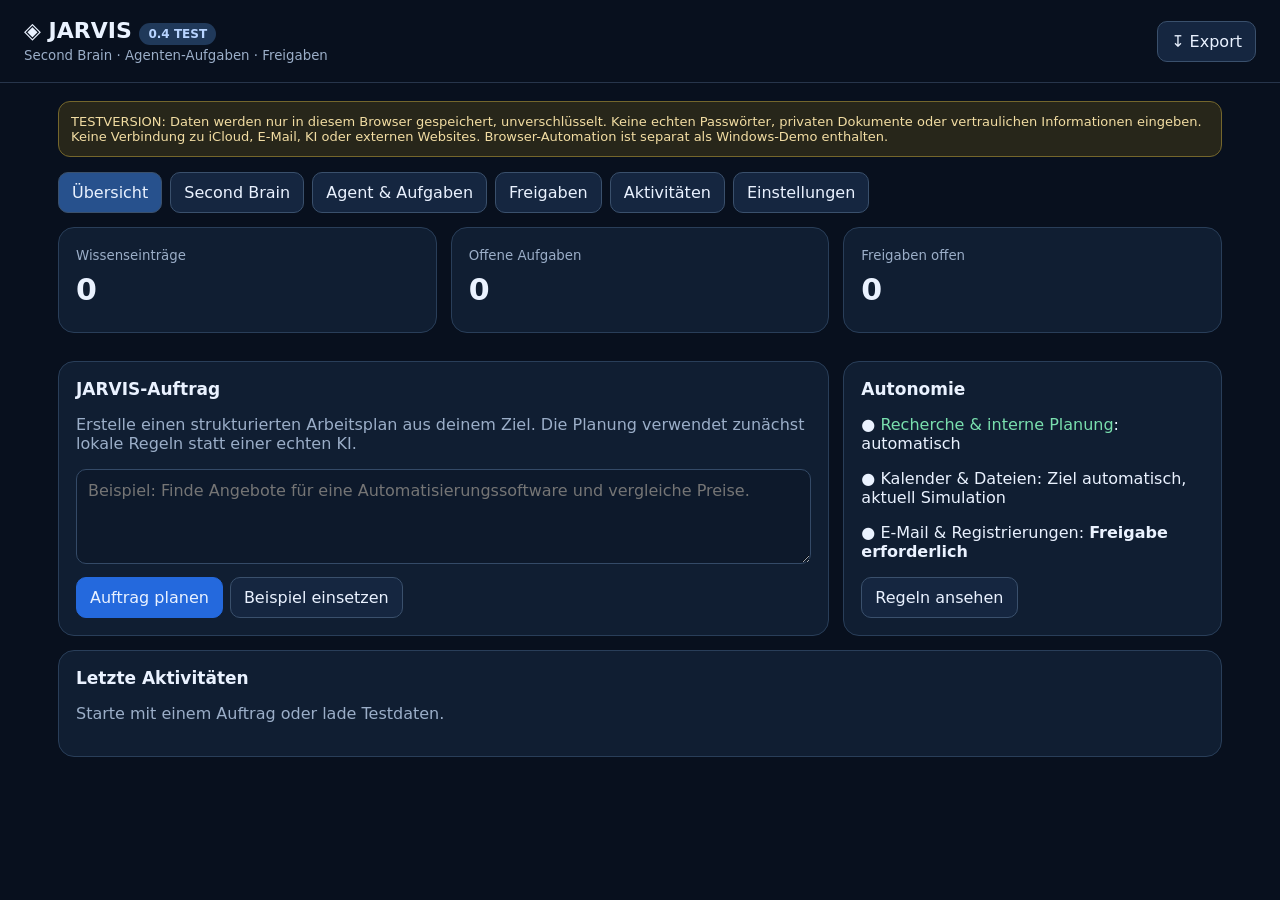
==== index.html @ 50db7b13 "Add files via upload" ====
<!doctype html><html lang="de"><head><meta charset="utf-8"><meta name="viewport" content="width=device-width,initial-scale=1"><title>JARVIS 0.4 · Second Brain</title><style>
:root{font-family:Inter,system-ui,-apple-system,sans-serif;background:#08101e;color:#eaf2ff}*{box-sizing:border-box}body{margin:0}header{padding:18px 24px;border-bottom:1px solid #27354b;display:flex;align-items:center;justify-content:space-between;gap:12px}h1{font-size:22px;margin:0}h2{font-size:17px;margin:0 0 12px}small,.muted{color:#9baec8}main{max-width:1200px;margin:auto;padding:18px}nav{display:flex;gap:8px;overflow:auto;padding-bottom:14px}button,input,textarea,select{font:inherit}button{border:1px solid #3a506c;background:#152640;color:#eaf2ff;border-radius:10px;padding:10px 13px;cursor:pointer}button.primary{background:#2469dd;border-color:#2469dd}button:disabled{opacity:.55;cursor:not-allowed}button.active{background:#27518d}button.danger{border-color:#914b55;color:#ffb4b4}input,textarea,select{width:100%;background:#0d192b;border:1px solid #344a67;border-radius:10px;padding:11px;color:#eaf2ff}textarea{min-height:95px;resize:vertical}label{display:block;margin:9px 0 5px;color:#b8c8dd;font-size:13px}.grid{display:grid;grid-template-columns:repeat(3,minmax(0,1fr));gap:14px}.card{background:#101e32;border:1px solid #293e59;border-radius:16px;padding:17px;margin-bottom:14px}.wide{grid-column:span 2}.pill{display:inline-block;border-radius:20px;background:#20395a;color:#b8d4ff;padding:4px 9px;font-size:12px}.item{padding:12px 0;border-bottom:1px solid #293b54}.item:last-child{border-bottom:0}.actions{display:flex;gap:7px;flex-wrap:wrap;margin-top:9px}.stat{font-size:30px;font-weight:750;margin:8px 0}.hidden{display:none!important}.notice{background:#27261a;border:1px solid #74662c;border-radius:12px;padding:12px;color:#f2dda3;margin-bottom:15px;font-size:13px}.ok{color:#79dfae}.bad{color:#ffadad}pre{white-space:pre-wrap;overflow-wrap:anywhere}.line{display:flex;gap:10px;align-items:center;flex-wrap:wrap}.line>*{flex:1}.line button{flex:0 0 auto}@media(max-width:760px){.grid{grid-template-columns:1fr}.wide{grid-column:auto}header{padding:15px}main{padding:12px}.card{padding:14px}nav button{white-space:nowrap}}</style></head><body>
<header><div><h1>◈ JARVIS <span class="pill">0.4 TEST</span></h1><small>Second Brain · Agenten-Aufgaben · Freigaben</small></div><button onclick="exportData()">↧ Export</button></header>
<main><div class="notice">TESTVERSION: Daten werden nur in diesem Browser gespeichert, unverschlüsselt. Keine echten Passwörter, privaten Dokumente oder vertraulichen Informationen eingeben. Keine Verbindung zu iCloud, E-Mail, KI oder externen Websites. Browser-Automation ist separat als Windows-Demo enthalten.</div>
<nav><button class="active" data-tab="dashboard" onclick="tab('dashboard')">Übersicht</button><button data-tab="brain" onclick="tab('brain')">Second Brain</button><button data-tab="tasks" onclick="tab('tasks')">Agent & Aufgaben</button><button data-tab="approvals" onclick="tab('approvals')">Freigaben</button><button data-tab="activity" onclick="tab('activity')">Aktivitäten</button><button data-tab="settings" onclick="tab('settings')">Einstellungen</button></nav>
<section id="dashboard"><div class="grid"><div class="card"><small>Wissenseinträge</small><div class="stat" id="statBrain">0</div></div><div class="card"><small>Offene Aufgaben</small><div class="stat" id="statTasks">0</div></div><div class="card"><small>Freigaben offen</small><div class="stat" id="statApprovals">0</div></div><div class="card wide"><h2>JARVIS-Auftrag</h2><p class="muted">Erstelle einen strukturierten Arbeitsplan aus deinem Ziel. Die Planung verwendet zunächst lokale Regeln statt einer echten KI.</p><textarea id="goal" placeholder="Beispiel: Finde Angebote für eine Automatisierungssoftware und vergleiche Preise."></textarea><div class="actions"><button class="primary" onclick="planGoal()">Auftrag planen</button><button onclick="exampleGoal()">Beispiel einsetzen</button></div></div><div class="card"><h2>Autonomie</h2><p>● <span class="ok">Recherche & interne Planung</span>: automatisch</p><p>● Kalender & Dateien: Ziel automatisch, aktuell Simulation</p><p>● E-Mail & Registrierungen: <strong>Freigabe erforderlich</strong></p><button onclick="tab('settings')">Regeln ansehen</button></div></div><div class="card"><h2>Letzte Aktivitäten</h2><div id="recent"></div></div></section>
<section id="brain" class="hidden"><div class="grid"><div class="card"><h2>Wissen hinzufügen</h2><label>Bereich</label><select id="noteArea"><option>Privat</option><option>Kirche & Gemeinde</option><option>Business</option><option>Finanzen</option><option>Projekte</option><option>Allgemein</option></select><label>Titel</label><input id="noteTitle" placeholder="Titel"><label>Inhalt</label><textarea id="noteBody" placeholder="Notiz oder Erkenntnis"></textarea><div class="actions"><button class="primary" onclick="addNote()">Speichern</button><button onclick="addDemo()">Testdaten laden</button></div></div><div class="card wide"><h2>Second Brain durchsuchen</h2><input id="search" placeholder="Suche nach Titel, Inhalt oder Bereich" oninput="render()"><div id="notes"></div></div></div></section>
<section id="tasks" class="hidden"><div class="grid"><div class="card"><h2>Aufgabe hinzufügen</h2><label>Aufgabe</label><input id="taskTitle" placeholder="z. B. Angebote vergleichen"><label>Bereich</label><select id="taskArea"><option>Business</option><option>Privat</option><option>Kirche & Gemeinde</option><option>Projekte</option></select><button class="primary" style="margin-top:12px" onclick="addTask()">Aufgabe anlegen</button><p class="muted">Geplante Schritte sind lokal gespeichert. Automatische Ausführung auf Websites ist in dieser Oberfläche noch nicht aktiv.</p></div><div class="card wide"><h2>Aufgaben und Agentenpläne</h2><div id="taskList"></div></div></div></section>
<section id="approvals" class="hidden"><div class="grid"><div class="card"><h2>Aktion zur Prüfung erstellen</h2><label>Art</label><select id="approvalType"><option>E-Mail senden</option><option>Website-Registrierung</option><option>Externe Änderung</option><option>Kauf / Vertrag</option></select><label>Beschreibung</label><textarea id="approvalText" placeholder="Was soll JARVIS tun?"></textarea><button class="primary" onclick="addApproval()">Freigabe anfordern</button><p class="muted">Eine Freigabe dokumentiert nur deine Entscheidung. Es erfolgt noch kein echter Versand oder Webseitenzugriff.</p></div><div class="card wide"><h2>Freigabezentrale</h2><div id="approvalList"></div></div></div></section>
<section id="activity" class="hidden"><div class="card"><h2>Aktivitätsprotokoll</h2><div id="logs"></div></div></section>
<section id="settings" class="hidden"><div class="card"><h2>Sicherheitsregeln</h2><p>✓ Recherchen und interne Aufgaben: ohne Bestätigung</p><p>✓ Kalender erstellen: nach späterer Anbindung automatisch, nur mit Dublettenprüfung</p><p>✓ Dateien verschieben: nach späterer Anbindung automatisch, nur in freigegebenen Ordnern mit Rückgängig-Möglichkeit</p><p>⚠ E-Mail versenden: immer manuelle Freigabe</p><p>⚠ Website-Registrierungen: immer manuelle Freigabe</p><p>⛔ Zahlungen, Verträge, irreversible Löschungen: nicht automatisch</p><hr style="border:0;border-top:1px solid #30415a"><h2>Datenverwaltung</h2><div class="actions"><button onclick="exportData()">JSON sichern</button><button onclick="document.getElementById('importFile').click()">JSON importieren</button><button class="danger" onclick="resetData()">Testdaten zurücksetzen</button></div><input id="importFile" class="hidden" type="file" accept="application/json,.json" onchange="importData(event)"><p class="muted">Speicherung: Browser-localStorage. Keine Synchronisation zwischen iPad und PC. Für Produktion benötigen wir Verschlüsselung, Authentifizierung und eine sichere Datenbank.</p></div></section>
</main><script>
const KEY='jarvis-04-demo';const seed={notes:[],tasks:[],approvals:[],logs:[]};let db;try{const x=JSON.parse(localStorage.getItem(KEY)||'null');db=valid(x)?x:structuredClone(seed)}catch{db=structuredClone(seed)}
function valid(x){return x&&['notes','tasks','approvals','logs'].every(k=>Array.isArray(x[k]))}function save(){try{localStorage.setItem(KEY,JSON.stringify(db))}catch(e){alert('Speichern nicht möglich: '+e.message)}render()}function id(){return Date.now().toString(36)+Math.random().toString(36).slice(2,7)}function log(s){db.logs.unshift({id:id(),time:new Date().toLocaleString('de-DE'),text:s});db.logs=db.logs.slice(0,150)}function esc(s){return String(s??'').replace(/[&<>"']/g,c=>({'&':'&amp;','<':'&lt;','>':'&gt;','"':'&quot;',"'":'&#39;'}[c]))}function tab(name){document.querySelectorAll('main section').forEach(e=>e.classList.toggle('hidden',e.id!==name));document.querySelectorAll('nav button').forEach(e=>e.classList.toggle('active',e.dataset.tab===name));render()}function addNote(){const title=document.getElementById('noteTitle').value.trim(),body=document.getElementById('noteBody').value.trim();if(!title)return alert('Bitte Titel eingeben.');db.notes.unshift({id:id(),area:document.getElementById('noteArea').value,title,body});log('Wissen gespeichert: '+title);document.getElementById('noteTitle').value='';document.getElementById('noteBody').value='';save()}function addDemo(){const samples=[['Kirche & Gemeinde','Gemeindeprojekt','Nächstes Treffen vorbereiten und Aufgaben abstimmen.'],['Business','Automatisierungsplattform','Visueller Workflow-Editor und KI-Assistent als Produktidee.'],['Privat','Persönliche Organisation','Termine, Notizen und Aufgaben in einem Second Brain organisieren.'],['Projekte','JARVIS 0.4','Agent, Gedächtnis, Aufgaben und Freigaben testen.'],['Finanzen','Budgetplanung','Monatliche Ausgaben prüfen – nur Testdaten.']];let n=0;for(const [area,title,body] of samples){if(!db.notes.some(x=>x.title===title&&x.area===area)){db.notes.push({id:id(),area,title,body});n++}}log(n+' Test-Wissenseinträge geladen');save()}function addTask(){const title=document.getElementById('taskTitle').value.trim();if(!title)return alert('Aufgabe eingeben.');db.tasks.unshift({id:id(),title,area:document.getElementById('taskArea').value,status:'offen'});log('Aufgabe angelegt: '+title);document.getElementById('taskTitle').value='';save()}function exampleGoal(){document.getElementById('goal').value='Finde passende Software-Angebote für mein Automatisierungsunternehmen, vergleiche Funktionen und Preise und bereite eine Empfehlung vor.'}function planGoal(){const goal=document.getElementById('goal').value.trim();if(!goal)return alert('Bitte Ziel eingeben.');const research=/angebot|vergleich|preis|find|recherch|software|tool/i.test(goal);const steps=research?['Anforderungen und Suchkriterien festlegen','Anbieter und offizielle Quellen recherchieren (manuell / Windows-Demo)','Preise und Funktionen gegenüberstellen','Ergebnisse im Second Brain festhalten','Empfehlung und nächste Schritte vorbereiten']:['Ziel und gewünschtes Ergebnis konkretisieren','Benötigte Informationen sammeln','Arbeitsschritte bearbeiten','Ergebnis prüfen und dokumentieren'];db.tasks.unshift({id:id(),title:'ZIEL: '+goal,area:'Projekte',status:'offen'});for(const step of steps)db.tasks.push({id:id(),title:step,area:'Projekte',status:'offen'});log('Lokaler Aufgabenplan erstellt: '+goal);document.getElementById('goal').value='';save();tab('tasks')}function toggleTask(x){const t=db.tasks.find(y=>y.id===x);if(t){t.status=t.status==='offen'?'erledigt':'offen';log('Aufgabe '+t.status+': '+t.title);save()}}function addApproval(){const description=document.getElementById('approvalText').value.trim();if(!description)return alert('Beschreibung eingeben.');const type=document.getElementById('approvalType').value;db.approvals.unshift({id:id(),type,description,status:'offen'});log('Freigabe angefordert: '+type);document.getElementById('approvalText').value='';save()}function decide(x,status){const a=db.approvals.find(y=>y.id===x);if(a&&a.status==='offen'){a.status=status;log('Freigabe '+status+': '+a.type+' (keine externe Aktion ausgeführt)');save()}}function removeNote(x){if(!confirm('Notiz löschen?'))return;db.notes=db.notes.filter(y=>y.id!==x);log('Notiz gelöscht');save()}function render(){document.getElementById('statBrain').textContent=db.notes.length;document.getElementById('statTasks').textContent=db.tasks.filter(x=>x.status==='offen').length;document.getElementById('statApprovals').textContent=db.approvals.filter(x=>x.status==='offen').length;const q=document.getElementById('search').value.toLowerCase();document.getElementById('notes').innerHTML=db.notes.filter(x=>(x.title+' '+x.body+' '+x.area).toLowerCase().includes(q)).map(x=>`<div class="item"><span class="pill">${esc(x.area)}</span> <strong>${esc(x.title)}</strong><p>${esc(x.body)}</p><button class="danger" onclick="removeNote('${x.id}')">Löschen</button></div>`).join('')||'<p class="muted">Noch keine passenden Einträge. Lade Testdaten oder füge Wissen hinzu.</p>';document.getElementById('taskList').innerHTML=db.tasks.map(x=>`<div class="item"><span class="pill">${esc(x.area)}</span> <span class="${x.status==='erledigt'?'ok':''}">${esc(x.title)}</span><div class="actions"><button onclick="toggleTask('${x.id}')">${x.status==='offen'?'✓ Erledigen':'↶ Wieder öffnen'}</button></div></div>`).join('')||'<p class="muted">Noch keine Aufgaben.</p>';document.getElementById('approvalList').innerHTML=db.approvals.map(x=>`<div class="item"><span class="pill">${esc(x.type)}</span> <strong>${esc(x.status)}</strong><p>${esc(x.description)}</p>${x.status==='offen'?`<div class="actions"><button onclick="decide('${x.id}','genehmigt')">Genehmigen (Simulation)</button><button class="danger" onclick="decide('${x.id}','abgelehnt')">Ablehnen</button></div>`:''}</div>`).join('')||'<p class="muted">Keine Freigaben offen.</p>';const entries=db.logs.map(x=>`<div class="item"><small>${esc(x.time)}</small><div>${esc(x.text)}</div></div>`).join('')||'<p class="muted">Noch keine Aktivitäten.</p>';document.getElementById('logs').innerHTML=entries;document.getElementById('recent').innerHTML=db.logs.slice(0,4).map(x=>`<div class="item"><small>${esc(x.time)}</small><div>${esc(x.text)}</div></div>`).join('')||'<p class="muted">Starte mit einem Auftrag oder lade Testdaten.</p>'}function exportData(){const blob=new Blob([JSON.stringify({version:'0.4',...db},null,2)],{type:'application/json'}),url=URL.createObjectURL(blob),a=document.createElement('a');a.href=url;a.download='jarvis-second-brain-backup.json';a.click();setTimeout(()=>URL.revokeObjectURL(url),1000)}function importData(e){const file=e.target.files?.[0];if(!file)return;const reader=new FileReader();reader.onload=()=>{try{const data=JSON.parse(reader.result);if(!valid(data))throw Error('Ungültiges Format');if(!confirm('Vorhandene Testdaten durch Import ersetzen?'))return;db={notes:data.notes,tasks:data.tasks,approvals:data.approvals,logs:data.logs};log('Backup importiert');save()}catch(err){alert('Import fehlgeschlagen: '+err.message)}};reader.readAsText(file);e.target.value=''}function resetData(){if(!confirm('Alle lokalen JARVIS-Testdaten wirklich löschen?'))return;db=structuredClone(seed);save()}render();
</script></body></html>
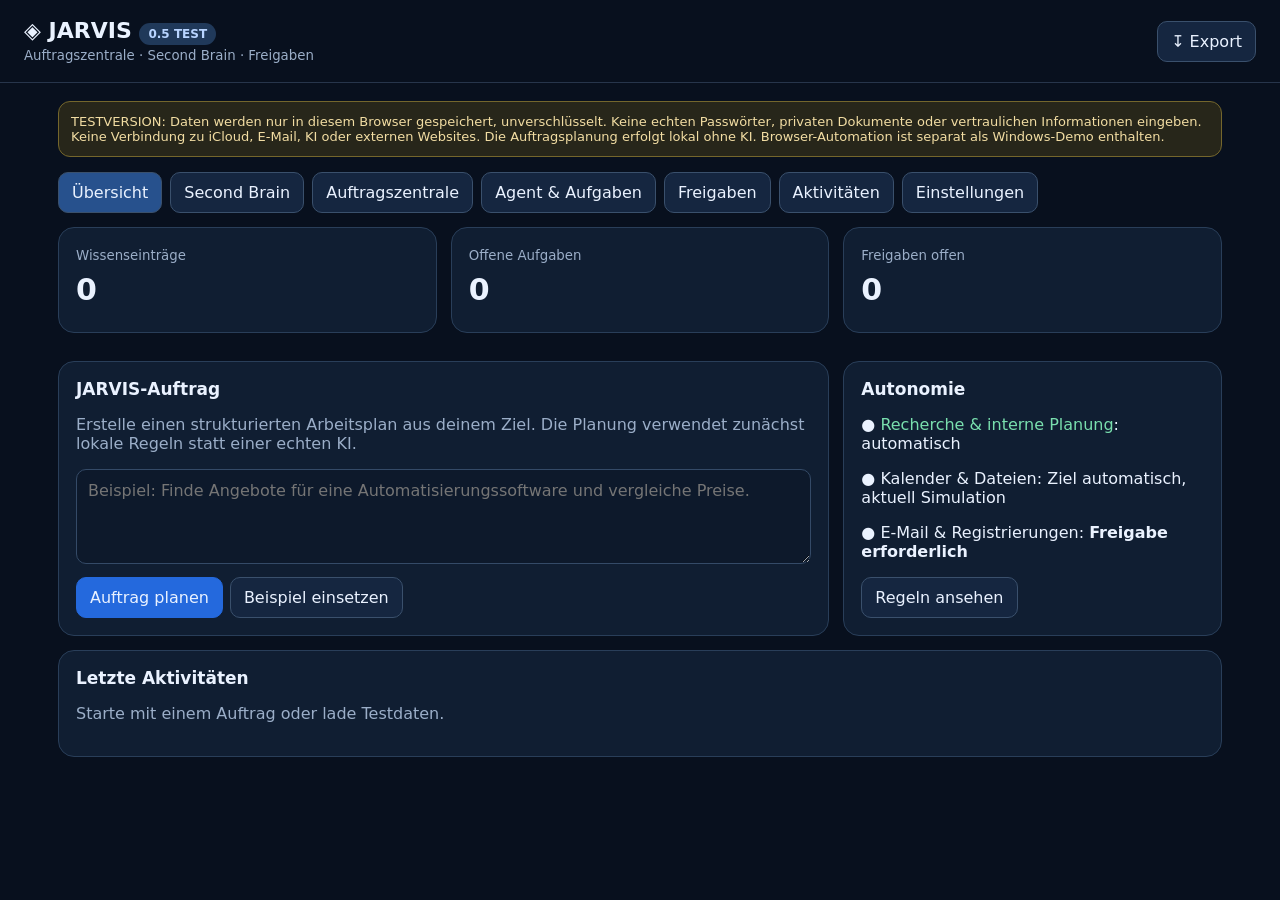
==== commit d283b168: "Add files via upload" ====
--- a/index.html
+++ b/index.html
@@ -1,15 +1,61 @@
-<!doctype html><html lang="de"><head><meta charset="utf-8"><meta name="viewport" content="width=device-width,initial-scale=1"><title>JARVIS 0.4 · Second Brain</title><style>
+<!doctype html><html lang="de"><head><meta charset="utf-8"><meta name="viewport" content="width=device-width,initial-scale=1"><title>JARVIS 0.5 · Auftragszentrale</title><style>
 :root{font-family:Inter,system-ui,-apple-system,sans-serif;background:#08101e;color:#eaf2ff}*{box-sizing:border-box}body{margin:0}header{padding:18px 24px;border-bottom:1px solid #27354b;display:flex;align-items:center;justify-content:space-between;gap:12px}h1{font-size:22px;margin:0}h2{font-size:17px;margin:0 0 12px}small,.muted{color:#9baec8}main{max-width:1200px;margin:auto;padding:18px}nav{display:flex;gap:8px;overflow:auto;padding-bottom:14px}button,input,textarea,select{font:inherit}button{border:1px solid #3a506c;background:#152640;color:#eaf2ff;border-radius:10px;padding:10px 13px;cursor:pointer}button.primary{background:#2469dd;border-color:#2469dd}button:disabled{opacity:.55;cursor:not-allowed}button.active{background:#27518d}button.danger{border-color:#914b55;color:#ffb4b4}input,textarea,select{width:100%;background:#0d192b;border:1px solid #344a67;border-radius:10px;padding:11px;color:#eaf2ff}textarea{min-height:95px;resize:vertical}label{display:block;margin:9px 0 5px;color:#b8c8dd;font-size:13px}.grid{display:grid;grid-template-columns:repeat(3,minmax(0,1fr));gap:14px}.card{background:#101e32;border:1px solid #293e59;border-radius:16px;padding:17px;margin-bottom:14px}.wide{grid-column:span 2}.pill{display:inline-block;border-radius:20px;background:#20395a;color:#b8d4ff;padding:4px 9px;font-size:12px}.item{padding:12px 0;border-bottom:1px solid #293b54}.item:last-child{border-bottom:0}.actions{display:flex;gap:7px;flex-wrap:wrap;margin-top:9px}.stat{font-size:30px;font-weight:750;margin:8px 0}.hidden{display:none!important}.notice{background:#27261a;border:1px solid #74662c;border-radius:12px;padding:12px;color:#f2dda3;margin-bottom:15px;font-size:13px}.ok{color:#79dfae}.bad{color:#ffadad}pre{white-space:pre-wrap;overflow-wrap:anywhere}.line{display:flex;gap:10px;align-items:center;flex-wrap:wrap}.line>*{flex:1}.line button{flex:0 0 auto}@media(max-width:760px){.grid{grid-template-columns:1fr}.wide{grid-column:auto}header{padding:15px}main{padding:12px}.card{padding:14px}nav button{white-space:nowrap}}</style></head><body>
-<header><div><h1>◈ JARVIS <span class="pill">0.4 TEST</span></h1><small>Second Brain · Agenten-Aufgaben · Freigaben</small></div><button onclick="exportData()">↧ Export</button></header>
-<main><div class="notice">TESTVERSION: Daten werden nur in diesem Browser gespeichert, unverschlüsselt. Keine echten Passwörter, privaten Dokumente oder vertraulichen Informationen eingeben. Keine Verbindung zu iCloud, E-Mail, KI oder externen Websites. Browser-Automation ist separat als Windows-Demo enthalten.</div>
-<nav><button class="active" data-tab="dashboard" onclick="tab('dashboard')">Übersicht</button><button data-tab="brain" onclick="tab('brain')">Second Brain</button><button data-tab="tasks" onclick="tab('tasks')">Agent & Aufgaben</button><button data-tab="approvals" onclick="tab('approvals')">Freigaben</button><button data-tab="activity" onclick="tab('activity')">Aktivitäten</button><button data-tab="settings" onclick="tab('settings')">Einstellungen</button></nav>
+<header><div><h1>◈ JARVIS <span class="pill">0.5 TEST</span></h1><small>Auftragszentrale · Second Brain · Freigaben</small></div><button onclick="exportData()">↧ Export</button></header>
+<main><div class="notice">TESTVERSION: Daten werden nur in diesem Browser gespeichert, unverschlüsselt. Keine echten Passwörter, privaten Dokumente oder vertraulichen Informationen eingeben. Keine Verbindung zu iCloud, E-Mail, KI oder externen Websites. Die Auftragsplanung erfolgt lokal ohne KI. Browser-Automation ist separat als Windows-Demo enthalten.</div>
+<nav><button class="active" data-tab="dashboard" onclick="tab('dashboard')">Übersicht</button><button data-tab="brain" onclick="tab('brain')">Second Brain</button><button data-tab="orders" onclick="tab('orders')">Auftragszentrale</button><button data-tab="tasks" onclick="tab('tasks')">Agent & Aufgaben</button><button data-tab="approvals" onclick="tab('approvals')">Freigaben</button><button data-tab="activity" onclick="tab('activity')">Aktivitäten</button><button data-tab="settings" onclick="tab('settings')">Einstellungen</button></nav>
 <section id="dashboard"><div class="grid"><div class="card"><small>Wissenseinträge</small><div class="stat" id="statBrain">0</div></div><div class="card"><small>Offene Aufgaben</small><div class="stat" id="statTasks">0</div></div><div class="card"><small>Freigaben offen</small><div class="stat" id="statApprovals">0</div></div><div class="card wide"><h2>JARVIS-Auftrag</h2><p class="muted">Erstelle einen strukturierten Arbeitsplan aus deinem Ziel. Die Planung verwendet zunächst lokale Regeln statt einer echten KI.</p><textarea id="goal" placeholder="Beispiel: Finde Angebote für eine Automatisierungssoftware und vergleiche Preise."></textarea><div class="actions"><button class="primary" onclick="planGoal()">Auftrag planen</button><button onclick="exampleGoal()">Beispiel einsetzen</button></div></div><div class="card"><h2>Autonomie</h2><p>● <span class="ok">Recherche & interne Planung</span>: automatisch</p><p>● Kalender & Dateien: Ziel automatisch, aktuell Simulation</p><p>● E-Mail & Registrierungen: <strong>Freigabe erforderlich</strong></p><button onclick="tab('settings')">Regeln ansehen</button></div></div><div class="card"><h2>Letzte Aktivitäten</h2><div id="recent"></div></div></section>
 <section id="brain" class="hidden"><div class="grid"><div class="card"><h2>Wissen hinzufügen</h2><label>Bereich</label><select id="noteArea"><option>Privat</option><option>Kirche & Gemeinde</option><option>Business</option><option>Finanzen</option><option>Projekte</option><option>Allgemein</option></select><label>Titel</label><input id="noteTitle" placeholder="Titel"><label>Inhalt</label><textarea id="noteBody" placeholder="Notiz oder Erkenntnis"></textarea><div class="actions"><button class="primary" onclick="addNote()">Speichern</button><button onclick="addDemo()">Testdaten laden</button></div></div><div class="card wide"><h2>Second Brain durchsuchen</h2><input id="search" placeholder="Suche nach Titel, Inhalt oder Bereich" oninput="render()"><div id="notes"></div></div></div></section>
+<section id="orders" class="hidden">
+<div class="grid"><div class="card wide"><h2>Neuen Auftrag erstellen</h2>
+<p class="muted">JARVIS erstellt einen nachvollziehbaren Arbeitsplan. Recherche und Preisprüfung sind noch nicht angebunden.</p>
+<label>Dein Auftrag</label><textarea id="orderGoal" placeholder="Finde Software-Angebote für mein Automatisierungsunternehmen, vergleiche Preise und speichere die besten Optionen im Second Brain."></textarea>
+<div class="line"><div><label>Bereich</label><select id="orderArea"><option>Business</option><option>Projekte</option><option>Privat</option><option>Kirche & Gemeinde</option></select></div><div><label>Priorität</label><select id="orderPriority"><option>Normal</option><option>Hoch</option><option>Niedrig</option></select></div></div>
+<div class="actions"><button class="primary" onclick="createOrder()">Arbeitsplan erstellen</button><button onclick="document.getElementById('orderGoal').value='Finde passende Software-Angebote für mein Automatisierungsunternehmen, vergleiche die Preise und speichere die besten Optionen im Second Brain.'">Beispiel einsetzen</button></div></div>
+<div class="card"><h2>Auftragsstatus</h2><p class="muted">Alle Pläne sind derzeit lokal und werden nicht automatisch ausgeführt.</p><div id="orderStats"></div></div></div>
+<div class="card"><h2>Meine Aufträge</h2><div id="orderList"></div></div></section>
 <section id="tasks" class="hidden"><div class="grid"><div class="card"><h2>Aufgabe hinzufügen</h2><label>Aufgabe</label><input id="taskTitle" placeholder="z. B. Angebote vergleichen"><label>Bereich</label><select id="taskArea"><option>Business</option><option>Privat</option><option>Kirche & Gemeinde</option><option>Projekte</option></select><button class="primary" style="margin-top:12px" onclick="addTask()">Aufgabe anlegen</button><p class="muted">Geplante Schritte sind lokal gespeichert. Automatische Ausführung auf Websites ist in dieser Oberfläche noch nicht aktiv.</p></div><div class="card wide"><h2>Aufgaben und Agentenpläne</h2><div id="taskList"></div></div></div></section>
 <section id="approvals" class="hidden"><div class="grid"><div class="card"><h2>Aktion zur Prüfung erstellen</h2><label>Art</label><select id="approvalType"><option>E-Mail senden</option><option>Website-Registrierung</option><option>Externe Änderung</option><option>Kauf / Vertrag</option></select><label>Beschreibung</label><textarea id="approvalText" placeholder="Was soll JARVIS tun?"></textarea><button class="primary" onclick="addApproval()">Freigabe anfordern</button><p class="muted">Eine Freigabe dokumentiert nur deine Entscheidung. Es erfolgt noch kein echter Versand oder Webseitenzugriff.</p></div><div class="card wide"><h2>Freigabezentrale</h2><div id="approvalList"></div></div></div></section>
 <section id="activity" class="hidden"><div class="card"><h2>Aktivitätsprotokoll</h2><div id="logs"></div></div></section>
 <section id="settings" class="hidden"><div class="card"><h2>Sicherheitsregeln</h2><p>✓ Recherchen und interne Aufgaben: ohne Bestätigung</p><p>✓ Kalender erstellen: nach späterer Anbindung automatisch, nur mit Dublettenprüfung</p><p>✓ Dateien verschieben: nach späterer Anbindung automatisch, nur in freigegebenen Ordnern mit Rückgängig-Möglichkeit</p><p>⚠ E-Mail versenden: immer manuelle Freigabe</p><p>⚠ Website-Registrierungen: immer manuelle Freigabe</p><p>⛔ Zahlungen, Verträge, irreversible Löschungen: nicht automatisch</p><hr style="border:0;border-top:1px solid #30415a"><h2>Datenverwaltung</h2><div class="actions"><button onclick="exportData()">JSON sichern</button><button onclick="document.getElementById('importFile').click()">JSON importieren</button><button class="danger" onclick="resetData()">Testdaten zurücksetzen</button></div><input id="importFile" class="hidden" type="file" accept="application/json,.json" onchange="importData(event)"><p class="muted">Speicherung: Browser-localStorage. Keine Synchronisation zwischen iPad und PC. Für Produktion benötigen wir Verschlüsselung, Authentifizierung und eine sichere Datenbank.</p></div></section>
 </main><script>
-const KEY='jarvis-04-demo';const seed={notes:[],tasks:[],approvals:[],logs:[]};let db;try{const x=JSON.parse(localStorage.getItem(KEY)||'null');db=valid(x)?x:structuredClone(seed)}catch{db=structuredClone(seed)}
-function valid(x){return x&&['notes','tasks','approvals','logs'].every(k=>Array.isArray(x[k]))}function save(){try{localStorage.setItem(KEY,JSON.stringify(db))}catch(e){alert('Speichern nicht möglich: '+e.message)}render()}function id(){return Date.now().toString(36)+Math.random().toString(36).slice(2,7)}function log(s){db.logs.unshift({id:id(),time:new Date().toLocaleString('de-DE'),text:s});db.logs=db.logs.slice(0,150)}function esc(s){return String(s??'').replace(/[&<>"']/g,c=>({'&':'&amp;','<':'&lt;','>':'&gt;','"':'&quot;',"'":'&#39;'}[c]))}function tab(name){document.querySelectorAll('main section').forEach(e=>e.classList.toggle('hidden',e.id!==name));document.querySelectorAll('nav button').forEach(e=>e.classList.toggle('active',e.dataset.tab===name));render()}function addNote(){const title=document.getElementById('noteTitle').value.trim(),body=document.getElementById('noteBody').value.trim();if(!title)return alert('Bitte Titel eingeben.');db.notes.unshift({id:id(),area:document.getElementById('noteArea').value,title,body});log('Wissen gespeichert: '+title);document.getElementById('noteTitle').value='';document.getElementById('noteBody').value='';save()}function addDemo(){const samples=[['Kirche & Gemeinde','Gemeindeprojekt','Nächstes Treffen vorbereiten und Aufgaben abstimmen.'],['Business','Automatisierungsplattform','Visueller Workflow-Editor und KI-Assistent als Produktidee.'],['Privat','Persönliche Organisation','Termine, Notizen und Aufgaben in einem Second Brain organisieren.'],['Projekte','JARVIS 0.4','Agent, Gedächtnis, Aufgaben und Freigaben testen.'],['Finanzen','Budgetplanung','Monatliche Ausgaben prüfen – nur Testdaten.']];let n=0;for(const [area,title,body] of samples){if(!db.notes.some(x=>x.title===title&&x.area===area)){db.notes.push({id:id(),area,title,body});n++}}log(n+' Test-Wissenseinträge geladen');save()}function addTask(){const title=document.getElementById('taskTitle').value.trim();if(!title)return alert('Aufgabe eingeben.');db.tasks.unshift({id:id(),title,area:document.getElementById('taskArea').value,status:'offen'});log('Aufgabe angelegt: '+title);document.getElementById('taskTitle').value='';save()}function exampleGoal(){document.getElementById('goal').value='Finde passende Software-Angebote für mein Automatisierungsunternehmen, vergleiche Funktionen und Preise und bereite eine Empfehlung vor.'}function planGoal(){const goal=document.getElementById('goal').value.trim();if(!goal)return alert('Bitte Ziel eingeben.');const research=/angebot|vergleich|preis|find|recherch|software|tool/i.test(goal);const steps=research?['Anforderungen und Suchkriterien festlegen','Anbieter und offizielle Quellen recherchieren (manuell / Windows-Demo)','Preise und Funktionen gegenüberstellen','Ergebnisse im Second Brain festhalten','Empfehlung und nächste Schritte vorbereiten']:['Ziel und gewünschtes Ergebnis konkretisieren','Benötigte Informationen sammeln','Arbeitsschritte bearbeiten','Ergebnis prüfen und dokumentieren'];db.tasks.unshift({id:id(),title:'ZIEL: '+goal,area:'Projekte',status:'offen'});for(const step of steps)db.tasks.push({id:id(),title:step,area:'Projekte',status:'offen'});log('Lokaler Aufgabenplan erstellt: '+goal);document.getElementById('goal').value='';save();tab('tasks')}function toggleTask(x){const t=db.tasks.find(y=>y.id===x);if(t){t.status=t.status==='offen'?'erledigt':'offen';log('Aufgabe '+t.status+': '+t.title);save()}}function addApproval(){const description=document.getElementById('approvalText').value.trim();if(!description)return alert('Beschreibung eingeben.');const type=document.getElementById('approvalType').value;db.approvals.unshift({id:id(),type,description,status:'offen'});log('Freigabe angefordert: '+type);document.getElementById('approvalText').value='';save()}function decide(x,status){const a=db.approvals.find(y=>y.id===x);if(a&&a.status==='offen'){a.status=status;log('Freigabe '+status+': '+a.type+' (keine externe Aktion ausgeführt)');save()}}function removeNote(x){if(!confirm('Notiz löschen?'))return;db.notes=db.notes.filter(y=>y.id!==x);log('Notiz gelöscht');save()}function render(){document.getElementById('statBrain').textContent=db.notes.length;document.getElementById('statTasks').textContent=db.tasks.filter(x=>x.status==='offen').length;document.getElementById('statApprovals').textContent=db.approvals.filter(x=>x.status==='offen').length;const q=document.getElementById('search').value.toLowerCase();document.getElementById('notes').innerHTML=db.notes.filter(x=>(x.title+' '+x.body+' '+x.area).toLowerCase().includes(q)).map(x=>`<div class="item"><span class="pill">${esc(x.area)}</span> <strong>${esc(x.title)}</strong><p>${esc(x.body)}</p><button class="danger" onclick="removeNote('${x.id}')">Löschen</button></div>`).join('')||'<p class="muted">Noch keine passenden Einträge. Lade Testdaten oder füge Wissen hinzu.</p>';document.getElementById('taskList').innerHTML=db.tasks.map(x=>`<div class="item"><span class="pill">${esc(x.area)}</span> <span class="${x.status==='erledigt'?'ok':''}">${esc(x.title)}</span><div class="actions"><button onclick="toggleTask('${x.id}')">${x.status==='offen'?'✓ Erledigen':'↶ Wieder öffnen'}</button></div></div>`).join('')||'<p class="muted">Noch keine Aufgaben.</p>';document.getElementById('approvalList').innerHTML=db.approvals.map(x=>`<div class="item"><span class="pill">${esc(x.type)}</span> <strong>${esc(x.status)}</strong><p>${esc(x.description)}</p>${x.status==='offen'?`<div class="actions"><button onclick="decide('${x.id}','genehmigt')">Genehmigen (Simulation)</button><button class="danger" onclick="decide('${x.id}','abgelehnt')">Ablehnen</button></div>`:''}</div>`).join('')||'<p class="muted">Keine Freigaben offen.</p>';const entries=db.logs.map(x=>`<div class="item"><small>${esc(x.time)}</small><div>${esc(x.text)}</div></div>`).join('')||'<p class="muted">Noch keine Aktivitäten.</p>';document.getElementById('logs').innerHTML=entries;document.getElementById('recent').innerHTML=db.logs.slice(0,4).map(x=>`<div class="item"><small>${esc(x.time)}</small><div>${esc(x.text)}</div></div>`).join('')||'<p class="muted">Starte mit einem Auftrag oder lade Testdaten.</p>'}function exportData(){const blob=new Blob([JSON.stringify({version:'0.4',...db},null,2)],{type:'application/json'}),url=URL.createObjectURL(blob),a=document.createElement('a');a.href=url;a.download='jarvis-second-brain-backup.json';a.click();setTimeout(()=>URL.revokeObjectURL(url),1000)}function importData(e){const file=e.target.files?.[0];if(!file)return;const reader=new FileReader();reader.onload=()=>{try{const data=JSON.parse(reader.result);if(!valid(data))throw Error('Ungültiges Format');if(!confirm('Vorhandene Testdaten durch Import ersetzen?'))return;db={notes:data.notes,tasks:data.tasks,approvals:data.approvals,logs:data.logs};log('Backup importiert');save()}catch(err){alert('Import fehlgeschlagen: '+err.message)}};reader.readAsText(file);e.target.value=''}function resetData(){if(!confirm('Alle lokalen JARVIS-Testdaten wirklich löschen?'))return;db=structuredClone(seed);save()}render();
+const KEY='jarvis-04-demo';const seed={notes:[],tasks:[],approvals:[],logs:[],orders:[]};let db;try{const x=JSON.parse(localStorage.getItem(KEY)||'null');db=valid(x)?{...structuredClone(seed),...x,orders:Array.isArray(x.orders)?x.orders:[]}:structuredClone(seed)}catch{db=structuredClone(seed)}
+function valid(x){return x&&['notes','tasks','approvals','logs'].every(k=>Array.isArray(x[k]))}function save(){try{localStorage.setItem(KEY,JSON.stringify(db))}catch(e){alert('Speichern nicht möglich: '+e.message)}render()}function id(){return Date.now().toString(36)+Math.random().toString(36).slice(2,7)}function log(s){db.logs.unshift({id:id(),time:new Date().toLocaleString('de-DE'),text:s});db.logs=db.logs.slice(0,150)}function esc(s){return String(s??'').replace(/[&<>"']/g,c=>({'&':'&amp;','<':'&lt;','>':'&gt;','"':'&quot;',"'":'&#39;'}[c]))}function tab(name){document.querySelectorAll('main section').forEach(e=>e.classList.toggle('hidden',e.id!==name));document.querySelectorAll('nav button').forEach(e=>e.classList.toggle('active',e.dataset.tab===name));render()}function addNote(){const title=document.getElementById('noteTitle').value.trim(),body=document.getElementById('noteBody').value.trim();if(!title)return alert('Bitte Titel eingeben.');db.notes.unshift({id:id(),area:document.getElementById('noteArea').value,title,body});log('Wissen gespeichert: '+title);document.getElementById('noteTitle').value='';document.getElementById('noteBody').value='';save()}function addDemo(){const samples=[['Kirche & Gemeinde','Gemeindeprojekt','Nächstes Treffen vorbereiten und Aufgaben abstimmen.'],['Business','Automatisierungsplattform','Visueller Workflow-Editor und KI-Assistent als Produktidee.'],['Privat','Persönliche Organisation','Termine, Notizen und Aufgaben in einem Second Brain organisieren.'],['Projekte','JARVIS 0.5','Agent, Gedächtnis, Aufgaben und Freigaben testen.'],['Finanzen','Budgetplanung','Monatliche Ausgaben prüfen – nur Testdaten.']];let n=0;for(const [area,title,body] of samples){if(!db.notes.some(x=>x.title===title&&x.area===area)){db.notes.push({id:id(),area,title,body});n++}}log(n+' Test-Wissenseinträge geladen');save()}function addTask(){const title=document.getElementById('taskTitle').value.trim();if(!title)return alert('Aufgabe eingeben.');db.tasks.unshift({id:id(),title,area:document.getElementById('taskArea').value,status:'offen'});log('Aufgabe angelegt: '+title);document.getElementById('taskTitle').value='';save()}function exampleGoal(){document.getElementById('goal').value='Finde passende Software-Angebote für mein Automatisierungsunternehmen, vergleiche Funktionen und Preise und bereite eine Empfehlung vor.'}function planGoal(){const goal=document.getElementById('goal').value.trim();if(!goal)return alert('Bitte Ziel eingeben.');const research=/angebot|vergleich|preis|find|recherch|software|tool/i.test(goal);const steps=research?['Anforderungen und Suchkriterien festlegen','Anbieter und offizielle Quellen recherchieren (manuell / Windows-Demo)','Preise und Funktionen gegenüberstellen','Ergebnisse im Second Brain festhalten','Empfehlung und nächste Schritte vorbereiten']:['Ziel und gewünschtes Ergebnis konkretisieren','Benötigte Informationen sammeln','Arbeitsschritte bearbeiten','Ergebnis prüfen und dokumentieren'];db.tasks.unshift({id:id(),title:'ZIEL: '+goal,area:'Projekte',status:'offen'});for(const step of steps)db.tasks.push({id:id(),title:step,area:'Projekte',status:'offen'});log('Lokaler Aufgabenplan erstellt: '+goal);document.getElementById('goal').value='';save();tab('tasks')}function toggleTask(x){const t=db.tasks.find(y=>y.id===x);if(t){t.status=t.status==='offen'?'erledigt':'offen';log('Aufgabe '+t.status+': '+t.title);save()}}function addApproval(){const description=document.getElementById('approvalText').value.trim();if(!description)return alert('Beschreibung eingeben.');const type=document.getElementById('approvalType').value;db.approvals.unshift({id:id(),type,description,status:'offen'});log('Freigabe angefordert: '+type);document.getElementById('approvalText').value='';save()}function decide(x,status){const a=db.approvals.find(y=>y.id===x);if(a&&a.status==='offen'){a.status=status;log('Freigabe '+status+': '+a.type+' (keine externe Aktion ausgeführt)');save()}}function removeNote(x){if(!confirm('Notiz löschen?'))return;db.notes=db.notes.filter(y=>y.id!==x);log('Notiz gelöscht');save()}function createOrder(){
+ const goal=document.getElementById('orderGoal').value.trim();
+ if(!goal)return alert('Bitte einen Auftrag eingeben.');
+ const area=document.getElementById('orderArea').value,priority=document.getElementById('orderPriority').value;
+ const research=/software|preis|angebot|vergleich|recherch|find|suche|anbieter|tool/i.test(goal);
+ const steps=(research?[
+ 'Ziel, Budget und Bewertungskriterien festlegen',
+ 'Geeignete Anbieter und offizielle Preisquellen finden (noch nicht automatisiert)',
+ 'Preise, Abrechnungsmodelle und Funktionen vergleichen',
+ 'Quellen und Aktualität der Angaben prüfen',
+ 'Die besten Optionen im Second Brain dokumentieren'
+ ]:[
+ 'Auftrag und gewünschtes Ergebnis präzisieren',
+ 'Benötigte Informationen zusammenstellen',
+ 'Arbeitsschritte durchführen (derzeit manuell)',
+ 'Ergebnis kontrollieren und dokumentieren'
+ ]).map(title=>({id:id(),title,done:false}));
+ db.orders.unshift({id:id(),goal,area,priority,created:new Date().toLocaleString('de-DE'),status:'geplant',steps});
+ log('Arbeitsplan angelegt: '+goal);document.getElementById('orderGoal').value='';save();tab('orders');
+}
+function toggleOrderStep(orderId,stepId){
+ const o=db.orders.find(x=>x.id===orderId);if(!o)return;
+ const s=o.steps.find(x=>x.id===stepId);if(!s)return;
+ s.done=!s.done;o.status=o.steps.every(x=>x.done)?'abgeschlossen':o.steps.some(x=>x.done)?'in Bearbeitung':'geplant';
+ log('Arbeitsschritt '+(s.done?'abgehakt':'wieder geöffnet')+': '+s.title);save();
+}
+function saveOrderResult(orderId){
+ const o=db.orders.find(x=>x.id===orderId);if(!o)return;
+ const value=prompt('Welche überprüften Ergebnisse sollen gespeichert werden? Bitte Quellen und Preise nur eintragen, wenn du sie selbst geprüft hast.');
+ if(!value||!value.trim())return;
+ db.notes.unshift({id:id(),area:o.area,title:'Recherche: '+o.goal.slice(0,80),body:value.trim()+'\\nQuelle: manuell erfasst; keine automatische Verifizierung.'});
+ log('Manuelles Auftragsergebnis im Second Brain gespeichert');save();tab('brain');
+}
+function renderOrders(){
+ const orders=db.orders||[];
+ document.getElementById('orderStats').innerHTML='<div class="stat">'+orders.length+'</div><small>Gesamt</small><p>'+orders.filter(x=>x.status==='abgeschlossen').length+' abgeschlossen</p>';
+ document.getElementById('orderList').innerHTML=orders.map(o=>`<div class="item"><span class="pill">${esc(o.area)}</span> <span class="pill">${esc(o.priority)}</span> <span class="pill">${esc(o.status)}</span><h2 style="margin-top:12px">${esc(o.goal)}</h2><small>Erstellt: ${esc(o.created)}</small><div style="margin-top:12px">${o.steps.map(s=>`<div class="item"><label style="display:flex;align-items:flex-start;gap:9px"><input type="checkbox" style="width:auto;margin-top:3px" ${s.done?'checked':''} onchange="toggleOrderStep('${o.id}','${s.id}')"><span style="${s.done?'text-decoration:line-through;opacity:.65':''}">${esc(s.title)}</span></label></div>`).join('')}</div><div class="actions"><button onclick="saveOrderResult('${o.id}')">Ergebnis manuell im Second Brain speichern</button></div></div>`).join('')||'<p class="muted">Noch keine Aufträge. Erstelle deinen ersten Arbeitsplan.</p>';
+}
+function render(){renderOrders();document.getElementById('statBrain').textContent=db.notes.length;document.getElementById('statTasks').textContent=db.tasks.filter(x=>x.status==='offen').length;document.getElementById('statApprovals').textContent=db.approvals.filter(x=>x.status==='offen').length;const q=document.getElementById('search').value.toLowerCase();document.getElementById('notes').innerHTML=db.notes.filter(x=>(x.title+' '+x.body+' '+x.area).toLowerCase().includes(q)).map(x=>`<div class="item"><span class="pill">${esc(x.area)}</span> <strong>${esc(x.title)}</strong><p>${esc(x.body)}</p><button class="danger" onclick="removeNote('${x.id}')">Löschen</button></div>`).join('')||'<p class="muted">Noch keine passenden Einträge. Lade Testdaten oder füge Wissen hinzu.</p>';document.getElementById('taskList').innerHTML=db.tasks.map(x=>`<div class="item"><span class="pill">${esc(x.area)}</span> <span class="${x.status==='erledigt'?'ok':''}">${esc(x.title)}</span><div class="actions"><button onclick="toggleTask('${x.id}')">${x.status==='offen'?'✓ Erledigen':'↶ Wieder öffnen'}</button></div></div>`).join('')||'<p class="muted">Noch keine Aufgaben.</p>';document.getElementById('approvalList').innerHTML=db.approvals.map(x=>`<div class="item"><span class="pill">${esc(x.type)}</span> <strong>${esc(x.status)}</strong><p>${esc(x.description)}</p>${x.status==='offen'?`<div class="actions"><button onclick="decide('${x.id}','genehmigt')">Genehmigen (Simulation)</button><button class="danger" onclick="decide('${x.id}','abgelehnt')">Ablehnen</button></div>`:''}</div>`).join('')||'<p class="muted">Keine Freigaben offen.</p>';const entries=db.logs.map(x=>`<div class="item"><small>${esc(x.time)}</small><div>${esc(x.text)}</div></div>`).join('')||'<p class="muted">Noch keine Aktivitäten.</p>';document.getElementById('logs').innerHTML=entries;document.getElementById('recent').innerHTML=db.logs.slice(0,4).map(x=>`<div class="item"><small>${esc(x.time)}</small><div>${esc(x.text)}</div></div>`).join('')||'<p class="muted">Starte mit einem Auftrag oder lade Testdaten.</p>'}function exportData(){const blob=new Blob([JSON.stringify({version:'0.5',...db},null,2)],{type:'application/json'}),url=URL.createObjectURL(blob),a=document.createElement('a');a.href=url;a.download='jarvis-second-brain-backup.json';a.click();setTimeout(()=>URL.revokeObjectURL(url),1000)}function importData(e){const file=e.target.files?.[0];if(!file)return;const reader=new FileReader();reader.onload=()=>{try{const data=JSON.parse(reader.result);if(!valid(data))throw Error('Ungültiges Format');if(!confirm('Vorhandene Testdaten durch Import ersetzen?'))return;db={notes:data.notes,tasks:data.tasks,approvals:data.approvals,logs:data.logs,orders:Array.isArray(data.orders)?data.orders:[]};log('Backup importiert');save()}catch(err){alert('Import fehlgeschlagen: '+err.message)}};reader.readAsText(file);e.target.value=''}function resetData(){if(!confirm('Alle lokalen JARVIS-Testdaten wirklich löschen?'))return;db=structuredClone(seed);save()}render();
 </script></body></html>
